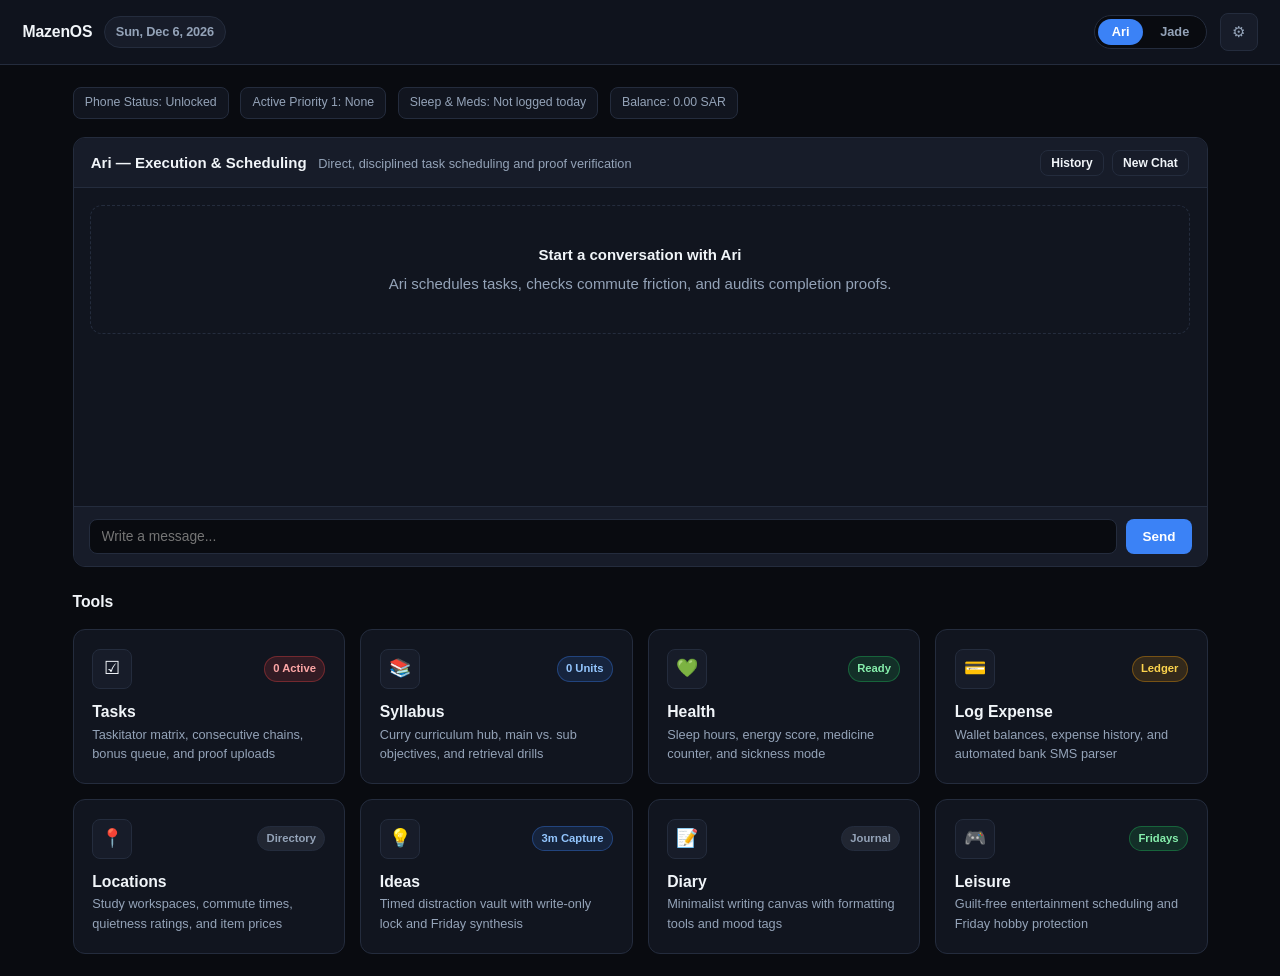
==== index.html @ 501fe627 "Add files via upload" ====
<!DOCTYPE html>
<html lang="en">
<head>
  <meta charset="UTF-8">
  <meta name="viewport" content="width=device-width, initial-scale=1.0">
  <title>MazenOS — Dashboard</title>
  <link rel="stylesheet" href="shared.css">
  <style>
    .chat-shell {
      display: flex;
      flex-direction: column;
      height: 430px;
      background: var(--bg-surface);
      border: 1px solid var(--border-subtle);
      border-radius: var(--radius-md);
      overflow: hidden;
      margin-bottom: 1.5rem;
    }
    .chat-toolbar {
      display: flex;
      align-items: center;
      justify-content: space-between;
      padding: 0.75rem 1.15rem;
      background: var(--bg-elevated);
      border-bottom: 1px solid var(--border-subtle);
    }
    .agent-toggle {
      display: inline-flex;
      background: var(--bg-primary);
      border: 1px solid var(--border-subtle);
      border-radius: 999px;
      padding: 0.2rem;
      gap: 0.25rem;
    }
    .agent-btn {
      border: none;
      background: transparent;
      color: var(--text-secondary);
      padding: 0.35rem 0.9rem;
      border-radius: 999px;
      font-size: 0.85rem;
      font-weight: 600;
      cursor: pointer;
    }
    .agent-btn.active-ari {
      background: var(--accent-ari);
      color: #fff;
    }
    .agent-btn.active-jade {
      background: var(--accent-jade);
      color: #052e16;
    }
    .chat-body-wrap {
      display: flex;
      flex: 1;
      overflow: hidden;
      position: relative;
    }
    .history-drawer {
      width: 250px;
      border-right: 1px solid var(--border-subtle);
      background: var(--bg-primary);
      padding: 0.85rem;
      overflow-y: auto;
      display: none;
    }
    .history-drawer.open {
      display: block;
    }
    .chat-stream {
      flex: 1;
      padding: 1.1rem;
      overflow-y: auto;
      display: flex;
      flex-direction: column;
      gap: 0.75rem;
    }
    .msg-bubble {
      max-width: 78%;
      padding: 0.7rem 0.95rem;
      border-radius: var(--radius-md);
      font-size: 0.92rem;
      line-height: 1.5;
    }
    .msg-user {
      align-self: flex-end;
      background: var(--bg-elevated);
      border: 1px solid var(--border-subtle);
    }
    .msg-ari {
      align-self: flex-start;
      background: var(--accent-ari-soft);
      border: 1px solid rgba(59, 130, 246, 0.35);
    }
    .msg-jade {
      align-self: flex-start;
      background: var(--accent-jade-soft);
      border: 1px solid rgba(16, 185, 129, 0.35);
    }
    .chat-input-bar {
      display: flex;
      gap: 0.65rem;
      padding: 0.8rem 1rem;
      border-top: 1px solid var(--border-subtle);
      background: var(--bg-elevated);
    }
    .status-strip {
      display: flex;
      flex-wrap: wrap;
      gap: 0.75rem;
      margin-bottom: 1.25rem;
    }
    .status-pill {
      font-size: 0.82rem;
      padding: 0.35rem 0.75rem;
      border-radius: var(--radius-sm);
      background: var(--bg-surface);
      border: 1px solid var(--border-subtle);
      color: var(--text-secondary);
    }
  </style>
</head>
<body>
  <div id="hydrationBanner" class="hydration-banner">
    <span><strong>Health Reminder:</strong> You have logged over 2.5 hours of continuous work. Drink water and step away for a short meal break.</span>
    <button type="button" class="btn btn-sm btn-secondary" id="dismissHydrationBtn">Dismiss</button>
  </div>

  <header class="os-header">
    <div class="os-brand">
      <span>MazenOS</span>
      <span id="currentDateDisplay" class="os-date-pill">Loading date...</span>
    </div>
    <div class="os-header-meta">
      <div class="agent-toggle" role="group" aria-label="Switch Assistant">
        <button type="button" id="switchAriBtn" class="agent-btn active-ari">Ari</button>
        <button type="button" id="switchJadeBtn" class="agent-btn">Jade</button>
      </div>
      <a href="settings.html?from=dashboard" class="gear-link" title="Settings" aria-label="Settings">&#9881;</a>
    </div>
  </header>

  <main class="os-container">
    <div class="status-strip" id="statusStrip">
      <div class="status-pill" id="statusLockPill">Phone Status: Unlocked</div>
      <div class="status-pill" id="statusP1Pill">Active Priority 1: None</div>
      <div class="status-pill" id="statusHealthPill">Sleep &amp; Meds: Not logged today</div>
      <div class="status-pill" id="statusBudgetPill">Balance: 0.00 SAR</div>
    </div>

    <!-- Top Half: Chat Interface -->
    <section class="chat-shell" aria-label="Chat">
      <div class="chat-toolbar">
        <div>
          <strong id="activeAgentTitle">Ari — Execution &amp; Scheduling</strong>
          <span class="card-subtitle" id="activeAgentSubtitle" style="margin-left:0.5rem;">Direct, disciplined task scheduling and proof verification</span>
        </div>
        <div style="display:flex;gap:0.5rem;">
          <button type="button" class="btn btn-sm btn-secondary" id="toggleHistoryBtn">History</button>
          <button type="button" class="btn btn-sm btn-secondary" id="newChatSessionBtn">New Chat</button>
        </div>
      </div>

      <div class="chat-body-wrap">
        <aside class="history-drawer" id="historyDrawer">
          <div style="font-size:0.82rem;font-weight:600;color:var(--text-secondary);margin-bottom:0.6rem;">Saved Conversations</div>
          <div id="historySessionList" style="display:flex;flex-direction:column;gap:0.4rem;"></div>
        </aside>

        <div class="chat-stream" id="chatStream">
          <div class="empty-state" id="chatEmptyState">
            <h3>Start a conversation</h3>
            <p>Ask Ari to schedule your tasks and verify proofs, or switch to Jade for reflection and diary debriefs.</p>
          </div>
        </div>
      </div>

      <form class="chat-input-bar" id="chatForm">
        <input type="text" id="chatInput" placeholder="Write a message..." autocomplete="off" required>
        <button type="submit" class="btn btn-primary" id="sendChatBtn">Send</button>
      </form>
    </section>

    <!-- Bottom Half: Standalone Tool Cards -->
    <section aria-label="Tools">
      <div class="card-header">
        <h2 class="card-title">Tools</h2>
      </div>
      <div class="tool-grid">
        <a href="taskitator.html" class="tool-card">
          <div class="tool-card-top">
            <span class="tool-icon">&#9745;</span>
            <span class="badge badge-p1" id="cardTaskCount">0 Active</span>
          </div>
          <div>
            <div class="card-title">Tasks</div>
            <div class="card-subtitle">Taskitator matrix, consecutive chains, bonus queue, and proof uploads</div>
          </div>
        </a>

        <a href="curry.html" class="tool-card">
          <div class="tool-card-top">
            <span class="tool-icon">&#128218;</span>
            <span class="badge badge-p3" id="cardCurryCount">0 Units</span>
          </div>
          <div>
            <div class="card-title">Syllabus</div>
            <div class="card-subtitle">Curry curriculum hub, main vs. sub objectives, and retrieval drills</div>
          </div>
        </a>

        <a href="health.html" class="tool-card">
          <div class="tool-card-top">
            <span class="tool-icon">&#128154;</span>
            <span class="badge badge-success" id="cardHealthStatus">Ready</span>
          </div>
          <div>
            <div class="card-title">Health</div>
            <div class="card-subtitle">Sleep hours, energy score, medicine counter, and sickness mode</div>
          </div>
        </a>

        <a href="budget.html" class="tool-card">
          <div class="tool-card-top">
            <span class="tool-icon">&#128179;</span>
            <span class="badge badge-p2" id="cardBudgetLabel">Ledger</span>
          </div>
          <div>
            <div class="card-title">Log Expense</div>
            <div class="card-subtitle">Wallet balances, expense history, and automated bank SMS parser</div>
          </div>
        </a>

        <a href="locations.html" class="tool-card">
          <div class="tool-card-top">
            <span class="tool-icon">&#128205;</span>
            <span class="badge badge-p4">Directory</span>
          </div>
          <div>
            <div class="card-title">Locations</div>
            <div class="card-subtitle">Study workspaces, commute times, quietness ratings, and item prices</div>
          </div>
        </a>

        <a href="ideas.html" class="tool-card">
          <div class="tool-card-top">
            <span class="tool-icon">&#128161;</span>
            <span class="badge badge-p3">3m Capture</span>
          </div>
          <div>
            <div class="card-title">Ideas</div>
            <div class="card-subtitle">Timed distraction vault with write-only lock and Friday synthesis</div>
          </div>
        </a>

        <a href="diary.html" class="tool-card">
          <div class="tool-card-top">
            <span class="tool-icon">&#128221;</span>
            <span class="badge badge-p4">Journal</span>
          </div>
          <div>
            <div class="card-title">Diary</div>
            <div class="card-subtitle">Minimalist writing canvas with formatting tools and mood tags</div>
          </div>
        </a>

        <a href="leisure.html" class="tool-card">
          <div class="tool-card-top">
            <span class="tool-icon">&#127918;</span>
            <span class="badge badge-success">Fridays</span>
          </div>
          <div>
            <div class="card-title">Leisure</div>
            <div class="card-subtitle">Guilt-free entertainment scheduling and Friday hobby protection</div>
          </div>
        </a>
      </div>
    </section>
  </main>

  <!-- Rate-Limit Provider Switch Popup -->
  <div class="modal-backdrop" id="rateLimitModal">
    <div class="modal-sheet">
      <div class="card-header">
        <h3 class="card-title">Provider Rate Limit Reached</h3>
      </div>
      <p class="card-subtitle" style="margin-bottom:1.25rem;" id="rateLimitMessage">
        The current AI provider pool is temporarily rate-limited. Would you like to switch providers for this request?
      </p>
      <div style="display:flex;justify-content:flex-end;gap:0.75rem;">
        <button type="button" class="btn btn-secondary" id="cancelSwitchProviderBtn">Cancel</button>
        <button type="button" class="btn btn-primary" id="confirmSwitchProviderBtn">Switch Provider &amp; Retry</button>
      </div>
    </div>
  </div>

  <script type="module" src="dashboard.js"></script>
</body>
</html>
---- shared.css ----
/* MazenOS Shared Stylesheet (shared.css)
 * High-contrast, clean dark-mode typography, components, and responsive grid layouts.
 */

:root {
  --bg-primary: #090b10;
  --bg-surface: #11151f;
  --bg-elevated: #171c29;
  --bg-hover: #1e2536;
  --border-subtle: #242c3d;
  --border-focus: #4f8cff;
  --text-primary: #f1f5f9;
  --text-secondary: #94a3b8;
  --text-muted: #64748b;
  --accent-ari: #3b82f6;
  --accent-ari-soft: rgba(59, 130, 246, 0.14);
  --accent-jade: #10b981;
  --accent-jade-soft: rgba(16, 185, 129, 0.14);
  --danger: #ef4444;
  --danger-soft: rgba(239, 68, 68, 0.15);
  --warning: #f59e0b;
  --warning-soft: rgba(245, 158, 11, 0.15);
  --success: #22c55e;
  --success-soft: rgba(34, 197, 94, 0.15);
  --purple: #a855f7;
  --radius-sm: 8px;
  --radius-md: 12px;
  --radius-lg: 16px;
  --shadow-lg: 0 16px 40px rgba(0, 0, 0, 0.45);
  --font-sans: 'Inter', -apple-system, BlinkMacSystemFont, 'Segoe UI', Roboto, sans-serif;
  --font-mono: 'JetBrains Mono', ui-monospace, SFMono-Regular, Menlo, monospace;
}

*, *::before, *::after {
  box-sizing: border-box;
  margin: 0;
  padding: 0;
}

html, body {
  background-color: var(--bg-primary);
  color: var(--text-primary);
  font-family: var(--font-sans);
  font-size: 15px;
  line-height: 1.55;
  -webkit-font-smoothing: antialiased;
  min-height: 100vh;
}

a {
  color: inherit;
  text-decoration: none;
}

/* Header & Navigation Bar */
.os-header {
  position: sticky;
  top: 0;
  z-index: 40;
  display: flex;
  align-items: center;
  justify-content: space-between;
  gap: 1rem;
  padding: 0.85rem 1.5rem;
  background: rgba(17, 21, 31, 0.92);
  backdrop-filter: blur(12px);
  border-bottom: 1px solid var(--border-subtle);
}

.os-brand {
  display: flex;
  align-items: center;
  gap: 0.75rem;
  font-weight: 700;
  font-size: 1.05rem;
  letter-spacing: -0.01em;
}

.os-back-link {
  display: inline-flex;
  align-items: center;
  gap: 0.4rem;
  padding: 0.4rem 0.75rem;
  background: var(--bg-elevated);
  border: 1px solid var(--border-subtle);
  border-radius: var(--radius-sm);
  font-size: 0.85rem;
  font-weight: 500;
  color: var(--text-secondary);
  transition: all 0.15s ease;
}

.os-back-link:hover {
  color: var(--text-primary);
  border-color: var(--border-focus);
  background: var(--bg-hover);
}

.os-header-meta {
  display: flex;
  align-items: center;
  gap: 0.85rem;
}

.os-date-pill {
  font-size: 0.85rem;
  color: var(--text-secondary);
  background: var(--bg-elevated);
  padding: 0.35rem 0.75rem;
  border-radius: 999px;
  border: 1px solid var(--border-subtle);
}

.gear-link {
  display: inline-flex;
  align-items: center;
  justify-content: center;
  width: 38px;
  height: 38px;
  border-radius: var(--radius-sm);
  background: var(--bg-elevated);
  border: 1px solid var(--border-subtle);
  color: var(--text-secondary);
  cursor: pointer;
  transition: all 0.15s ease;
}

.gear-link:hover {
  color: var(--text-primary);
  border-color: var(--border-focus);
  background: var(--bg-hover);
}

/* AI Mom Continuous Work Alert Banner */
.hydration-banner {
  display: none;
  align-items: center;
  justify-content: space-between;
  gap: 1rem;
  padding: 0.75rem 1.5rem;
  background: linear-gradient(90deg, rgba(16, 185, 129, 0.18), rgba(59, 130, 246, 0.18));
  border-bottom: 1px solid var(--accent-jade);
  color: var(--text-primary);
  font-size: 0.9rem;
}

.hydration-banner.active {
  display: flex;
}

/* Containers & Layout */
.os-container {
  max-width: 1180px;
  margin: 0 auto;
  padding: 1.5rem;
}

.os-split-layout {
  display: grid;
  grid-template-columns: 240px 1fr;
  gap: 1.5rem;
  max-width: 1240px;
  margin: 0 auto;
  padding: 1.5rem;
}

@media (max-width: 820px) {
  .os-split-layout {
    grid-template-columns: 1fr;
  }
}

/* Cards & Surfaces */
.card {
  background: var(--bg-surface);
  border: 1px solid var(--border-subtle);
  border-radius: var(--radius-md);
  padding: 1.25rem;
}

.card-header {
  display: flex;
  align-items: center;
  justify-content: space-between;
  gap: 0.75rem;
  margin-bottom: 1rem;
}

.card-title {
  font-size: 1.05rem;
  font-weight: 600;
  color: var(--text-primary);
}

.card-subtitle {
  font-size: 0.85rem;
  color: var(--text-secondary);
}

/* Grid Systems */
.tool-grid {
  display: grid;
  grid-template-columns: repeat(auto-fill, minmax(240px, 1fr));
  gap: 1rem;
}

.tool-card {
  display: flex;
  flex-direction: column;
  justify-content: space-between;
  gap: 0.75rem;
  padding: 1.25rem;
  background: var(--bg-surface);
  border: 1px solid var(--border-subtle);
  border-radius: var(--radius-md);
  transition: transform 0.15s ease, border-color 0.15s ease, background 0.15s ease;
  cursor: pointer;
}

.tool-card:hover {
  transform: translateY(-2px);
  border-color: var(--border-focus);
  background: var(--bg-elevated);
}

.tool-card-top {
  display: flex;
  align-items: center;
  justify-content: space-between;
}

.tool-icon {
  width: 40px;
  height: 40px;
  border-radius: var(--radius-sm);
  display: inline-flex;
  align-items: center;
  justify-content: center;
  font-size: 1.2rem;
  background: var(--bg-elevated);
  border: 1px solid var(--border-subtle);
}

/* Buttons */
.btn {
  display: inline-flex;
  align-items: center;
  justify-content: center;
  gap: 0.45rem;
  padding: 0.55rem 1rem;
  border-radius: var(--radius-sm);
  font-size: 0.9rem;
  font-weight: 600;
  border: 1px solid transparent;
  cursor: pointer;
  transition: all 0.15s ease;
  font-family: inherit;
}

.btn-primary {
  background: var(--accent-ari);
  color: #ffffff;
}

.btn-primary:hover {
  background: #2563eb;
}

.btn-jade {
  background: var(--accent-jade);
  color: #052e16;
}

.btn-jade:hover {
  background: #059669;
  color: #ffffff;
}

.btn-secondary {
  background: var(--bg-elevated);
  color: var(--text-primary);
  border-color: var(--border-subtle);
}

.btn-secondary:hover {
  background: var(--bg-hover);
  border-color: var(--border-focus);
}

.btn-danger {
  background: var(--danger-soft);
  color: #fca5a5;
  border-color: rgba(239, 68, 68, 0.35);
}

.btn-danger:hover {
  background: var(--danger);
  color: #ffffff;
}

.btn-sm {
  padding: 0.35rem 0.7rem;
  font-size: 0.8rem;
}

/* Forms & Inputs */
.form-group {
  display: flex;
  flex-direction: column;
  gap: 0.4rem;
  margin-bottom: 1rem;
}

.form-row {
  display: grid;
  grid-template-columns: repeat(auto-fit, minmax(180px, 1fr));
  gap: 1rem;
}

label {
  font-size: 0.84rem;
  font-weight: 500;
  color: var(--text-secondary);
}

input[type="text"],
input[type="number"],
input[type="password"],
input[type="url"],
input[type="date"],
input[type="datetime-local"],
select,
textarea {
  width: 100%;
  padding: 0.6rem 0.8rem;
  background: var(--bg-primary);
  border: 1px solid var(--border-subtle);
  border-radius: var(--radius-sm);
  color: var(--text-primary);
  font-family: inherit;
  font-size: 0.92rem;
  transition: border-color 0.15s ease;
}

input:focus,
select:focus,
textarea:focus {
  outline: none;
  border-color: var(--border-focus);
}

/* Badges & Priority Pills */
.badge {
  display: inline-flex;
  align-items: center;
  gap: 0.3rem;
  padding: 0.2rem 0.55rem;
  border-radius: 999px;
  font-size: 0.75rem;
  font-weight: 600;
}

.badge-p1 { background: var(--danger-soft); color: #fca5a5; border: 1px solid rgba(239, 68, 68, 0.35); }
.badge-p2 { background: var(--warning-soft); color: #fcd34d; border: 1px solid rgba(245, 158, 11, 0.35); }
.badge-p3 { background: var(--accent-ari-soft); color: #93c5fd; border: 1px solid rgba(59, 130, 246, 0.35); }
.badge-p4 { background: rgba(148, 163, 184, 0.12); color: var(--text-secondary); border: 1px solid var(--border-subtle); }
.badge-success { background: var(--success-soft); color: #86efac; border: 1px solid rgba(34, 197, 94, 0.35); }

/* Modals / Popup Sheets */
.modal-backdrop {
  position: fixed;
  inset: 0;
  z-index: 100;
  background: rgba(5, 7, 11, 0.76);
  backdrop-filter: blur(4px);
  display: none;
  align-items: center;
  justify-content: center;
  padding: 1rem;
}

.modal-backdrop.open {
  display: flex;
}

.modal-sheet {
  width: 100%;
  max-width: 560px;
  max-height: 90vh;
  overflow-y: auto;
  background: var(--bg-surface);
  border: 1px solid var(--border-subtle);
  border-radius: var(--radius-lg);
  padding: 1.5rem;
  box-shadow: var(--shadow-lg);
}

/* Empty States */
.empty-state {
  text-align: center;
  padding: 2.5rem 1.25rem;
  color: var(--text-secondary);
  border: 1px dashed var(--border-subtle);
  border-radius: var(--radius-md);
}

.empty-state h3 {
  color: var(--text-primary);
  font-size: 1rem;
  margin-bottom: 0.35rem;
}

/* Toast Notification */
.toast-container {
  position: fixed;
  bottom: 1.25rem;
  right: 1.25rem;
  z-index: 150;
  display: flex;
  flex-direction: column;
  gap: 0.5rem;
}

.toast {
  background: var(--bg-elevated);
  border: 1px solid var(--border-focus);
  color: var(--text-primary);
  padding: 0.7rem 1rem;
  border-radius: var(--radius-sm);
  box-shadow: var(--shadow-lg);
  font-size: 0.88rem;
}
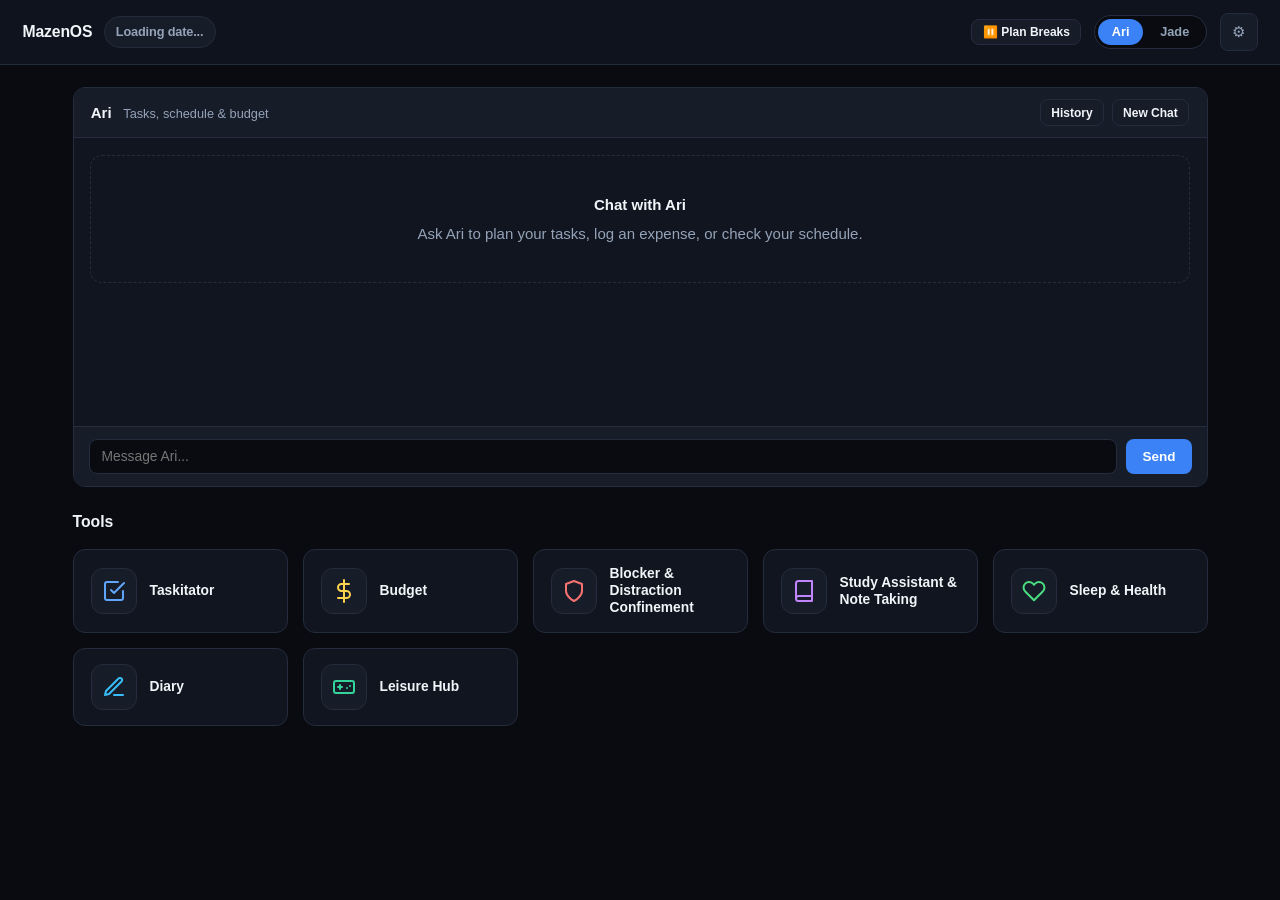
==== commit 0bc09349: "Add files via upload" ====
--- a/index.html
+++ b/index.html
@@ -9,7 +9,7 @@
     .chat-shell {
       display: flex;
       flex-direction: column;
-      height: 430px;
+      height: 400px;
       background: var(--bg-surface);
       border: 1px solid var(--border-subtle);
       border-radius: var(--radius-md);
@@ -20,6 +20,8 @@
       display: flex;
       align-items: center;
       justify-content: space-between;
+      flex-wrap: wrap;
+      gap: 0.5rem;
       padding: 0.75rem 1.15rem;
       background: var(--bg-elevated);
       border-bottom: 1px solid var(--border-subtle);
@@ -57,7 +59,7 @@
       position: relative;
     }
     .history-drawer {
-      width: 250px;
+      width: 240px;
       border-right: 1px solid var(--border-subtle);
       background: var(--bg-primary);
       padding: 0.85rem;
@@ -104,25 +106,11 @@
       border-top: 1px solid var(--border-subtle);
       background: var(--bg-elevated);
     }
-    .status-strip {
-      display: flex;
-      flex-wrap: wrap;
-      gap: 0.75rem;
-      margin-bottom: 1.25rem;
-    }
-    .status-pill {
-      font-size: 0.82rem;
-      padding: 0.35rem 0.75rem;
-      border-radius: var(--radius-sm);
-      background: var(--bg-surface);
-      border: 1px solid var(--border-subtle);
-      color: var(--text-secondary);
-    }
   </style>
 </head>
 <body>
   <div id="hydrationBanner" class="hydration-banner">
-    <span><strong>Health Reminder:</strong> You have logged over 2.5 hours of continuous work. Drink water and step away for a short meal break.</span>
+    <span><strong>Break Reminder:</strong> You've been working for 2.5 hours straight. Drink some water and take a short break.</span>
     <button type="button" class="btn btn-sm btn-secondary" id="dismissHydrationBtn">Dismiss</button>
   </div>
 
@@ -132,6 +120,7 @@
       <span id="currentDateDisplay" class="os-date-pill">Loading date...</span>
     </div>
     <div class="os-header-meta">
+      <button type="button" class="btn btn-sm btn-secondary" id="osHeaderBreakPill" title="Daily Breaks (Shared with Taskitator)">⏸️ Plan Breaks</button>
       <div class="agent-toggle" role="group" aria-label="Switch Assistant">
         <button type="button" id="switchAriBtn" class="agent-btn active-ari">Ari</button>
         <button type="button" id="switchJadeBtn" class="agent-btn">Jade</button>
@@ -141,19 +130,12 @@
   </header>
 
   <main class="os-container">
-    <div class="status-strip" id="statusStrip">
-      <div class="status-pill" id="statusLockPill">Phone Status: Unlocked</div>
-      <div class="status-pill" id="statusP1Pill">Active Priority 1: None</div>
-      <div class="status-pill" id="statusHealthPill">Sleep &amp; Meds: Not logged today</div>
-      <div class="status-pill" id="statusBudgetPill">Balance: 0.00 SAR</div>
-    </div>
-
-    <!-- Top Half: Chat Interface -->
+    <!-- Chatbot UI -->
     <section class="chat-shell" aria-label="Chat">
       <div class="chat-toolbar">
         <div>
-          <strong id="activeAgentTitle">Ari — Execution &amp; Scheduling</strong>
-          <span class="card-subtitle" id="activeAgentSubtitle" style="margin-left:0.5rem;">Direct, disciplined task scheduling and proof verification</span>
+          <strong id="activeAgentTitle">Ari</strong>
+          <span class="card-subtitle" id="activeAgentSubtitle" style="margin-left:0.5rem;">Tasks, schedule &amp; budget</span>
         </div>
         <div style="display:flex;gap:0.5rem;">
           <button type="button" class="btn btn-sm btn-secondary" id="toggleHistoryBtn">History</button>
@@ -163,116 +145,84 @@
 
       <div class="chat-body-wrap">
         <aside class="history-drawer" id="historyDrawer">
-          <div style="font-size:0.82rem;font-weight:600;color:var(--text-secondary);margin-bottom:0.6rem;">Saved Conversations</div>
+          <div style="font-size:0.82rem;font-weight:600;color:var(--text-secondary);margin-bottom:0.6rem;">Saved Chats</div>
           <div id="historySessionList" style="display:flex;flex-direction:column;gap:0.4rem;"></div>
         </aside>
 
         <div class="chat-stream" id="chatStream">
           <div class="empty-state" id="chatEmptyState">
-            <h3>Start a conversation</h3>
-            <p>Ask Ari to schedule your tasks and verify proofs, or switch to Jade for reflection and diary debriefs.</p>
+            <h3>Chat with Ari</h3>
+            <p>Ask Ari to plan your tasks, log an expense, or check your schedule.</p>
           </div>
         </div>
       </div>
 
       <form class="chat-input-bar" id="chatForm">
-        <input type="text" id="chatInput" placeholder="Write a message..." autocomplete="off" required>
+        <input type="text" id="chatInput" placeholder="Message Ari..." autocomplete="off" required>
         <button type="submit" class="btn btn-primary" id="sendChatBtn">Send</button>
       </form>
     </section>
 
-    <!-- Bottom Half: Standalone Tool Cards -->
+    <!-- Main Tools Grid (Icons on Mobile, Icons & Titles on Tablet/Desktop, No Subtools) -->
     <section aria-label="Tools">
       <div class="card-header">
         <h2 class="card-title">Tools</h2>
       </div>
-      <div class="tool-grid">
-        <a href="taskitator.html" class="tool-card">
-          <div class="tool-card-top">
-            <span class="tool-icon">&#9745;</span>
-            <span class="badge badge-p1" id="cardTaskCount">0 Active</span>
-          </div>
-          <div>
-            <div class="card-title">Tasks</div>
-            <div class="card-subtitle">Taskitator matrix, consecutive chains, bonus queue, and proof uploads</div>
-          </div>
-        </a>
-
-        <a href="curry.html" class="tool-card">
-          <div class="tool-card-top">
-            <span class="tool-icon">&#128218;</span>
-            <span class="badge badge-p3" id="cardCurryCount">0 Units</span>
-          </div>
-          <div>
-            <div class="card-title">Syllabus</div>
-            <div class="card-subtitle">Curry curriculum hub, main vs. sub objectives, and retrieval drills</div>
-          </div>
-        </a>
-
-        <a href="health.html" class="tool-card">
-          <div class="tool-card-top">
-            <span class="tool-icon">&#128154;</span>
-            <span class="badge badge-success" id="cardHealthStatus">Ready</span>
-          </div>
-          <div>
-            <div class="card-title">Health</div>
-            <div class="card-subtitle">Sleep hours, energy score, medicine counter, and sickness mode</div>
-          </div>
-        </a>
-
-        <a href="budget.html" class="tool-card">
-          <div class="tool-card-top">
-            <span class="tool-icon">&#128179;</span>
-            <span class="badge badge-p2" id="cardBudgetLabel">Ledger</span>
-          </div>
-          <div>
-            <div class="card-title">Log Expense</div>
-            <div class="card-subtitle">Wallet balances, expense history, and automated bank SMS parser</div>
-          </div>
-        </a>
-
-        <a href="locations.html" class="tool-card">
-          <div class="tool-card-top">
-            <span class="tool-icon">&#128205;</span>
-            <span class="badge badge-p4">Directory</span>
-          </div>
-          <div>
-            <div class="card-title">Locations</div>
-            <div class="card-subtitle">Study workspaces, commute times, quietness ratings, and item prices</div>
-          </div>
-        </a>
-
-        <a href="ideas.html" class="tool-card">
-          <div class="tool-card-top">
-            <span class="tool-icon">&#128161;</span>
-            <span class="badge badge-p3">3m Capture</span>
-          </div>
-          <div>
-            <div class="card-title">Ideas</div>
-            <div class="card-subtitle">Timed distraction vault with write-only lock and Friday synthesis</div>
-          </div>
-        </a>
-
-        <a href="diary.html" class="tool-card">
-          <div class="tool-card-top">
-            <span class="tool-icon">&#128221;</span>
-            <span class="badge badge-p4">Journal</span>
-          </div>
-          <div>
-            <div class="card-title">Diary</div>
-            <div class="card-subtitle">Minimalist writing canvas with formatting tools and mood tags</div>
-          </div>
-        </a>
-
-        <a href="leisure.html" class="tool-card">
-          <div class="tool-card-top">
-            <span class="tool-icon">&#127918;</span>
-            <span class="badge badge-success">Fridays</span>
-          </div>
-          <div>
-            <div class="card-title">Leisure</div>
-            <div class="card-subtitle">Guilt-free entertainment scheduling and Friday hobby protection</div>
-          </div>
+      <div class="dashboard-tools-grid">
+        <!-- 1. Taskitator [Check_mark icon] -->
+        <a href="taskitator.html#today" class="dashboard-tool-tile" title="Taskitator" aria-label="Taskitator">
+          <span class="dashboard-tool-icon" style="color:#60a5fa;">
+            <svg viewBox="0 0 24 24"><polyline points="9 11 12 14 22 4"></polyline><path d="M21 12v7a2 2 0 0 1-2 2H5a2 2 0 0 1-2-2V5a2 2 0 0 1 2-2h11"></path></svg>
+          </span>
+          <span class="dashboard-tool-title">Taskitator</span>
+        </a>
+
+        <!-- 2. Budget [Dollar sign] -->
+        <a href="budget.html" class="dashboard-tool-tile" title="Budget" aria-label="Budget">
+          <span class="dashboard-tool-icon" style="color:#fcd34d;">
+            <svg viewBox="0 0 24 24"><line x1="12" y1="1" x2="12" y2="23"></line><path d="M17 5H9.5a3.5 3.5 0 0 0 0 7h5a3.5 3.5 0 0 1 0 7H6"></path></svg>
+          </span>
+          <span class="dashboard-tool-title">Budget</span>
+        </a>
+
+        <!-- 3. Blocker & Distraction Confinement [Shield icon] -->
+        <a href="blocker.html" class="dashboard-tool-tile" title="Blocker &amp; Distraction Confinement" aria-label="Blocker &amp; Distraction Confinement">
+          <span class="dashboard-tool-icon" style="color:#f87171;">
+            <svg viewBox="0 0 24 24"><path d="M12 22s8-4 8-10V5l-8-3-8 3v7c0 6 8 10 8 10z"></path></svg>
+          </span>
+          <span class="dashboard-tool-title">Blocker &amp; Distraction Confinement</span>
+        </a>
+
+        <!-- 4. Study assistant and note taking -->
+        <a href="curry.html" class="dashboard-tool-tile" title="Study Assistant &amp; Note Taking" aria-label="Study Assistant &amp; Note Taking">
+          <span class="dashboard-tool-icon" style="color:#c084fc;">
+            <svg viewBox="0 0 24 24"><path d="M4 19.5A2.5 2.5 0 0 1 6.5 17H20"></path><path d="M6.5 2H20v20H6.5A2.5 2.5 0 0 1 4 19.5v-15A2.5 2.5 0 0 1 6.5 2z"></path></svg>
+          </span>
+          <span class="dashboard-tool-title">Study Assistant &amp; Note Taking</span>
+        </a>
+
+        <!-- 5. Sleep & Health -->
+        <a href="health.html" class="dashboard-tool-tile" title="Sleep &amp; Health" aria-label="Sleep &amp; Health">
+          <span class="dashboard-tool-icon" style="color:#4ade80;">
+            <svg viewBox="0 0 24 24"><path d="M20.84 4.61a5.5 5.5 0 0 0-7.78 0L12 5.67l-1.06-1.06a5.5 5.5 0 0 0-7.78 7.78l1.06 1.06L12 21.23l7.78-7.78 1.06-1.06a5.5 5.5 0 0 0 0-7.78z"></path></svg>
+          </span>
+          <span class="dashboard-tool-title">Sleep &amp; Health</span>
+        </a>
+
+        <!-- 6. Diary -->
+        <a href="diary.html" class="dashboard-tool-tile" title="Diary" aria-label="Diary">
+          <span class="dashboard-tool-icon" style="color:#38bdf8;">
+            <svg viewBox="0 0 24 24"><path d="M12 20h9"></path><path d="M16.5 3.5a2.121 2.121 0 0 1 3 3L7 19l-4 1 1-4L16.5 3.5z"></path></svg>
+          </span>
+          <span class="dashboard-tool-title">Diary</span>
+        </a>
+
+        <!-- 7. Leisure Hub -->
+        <a href="leisure.html" class="dashboard-tool-tile" title="Leisure Hub" aria-label="Leisure Hub">
+          <span class="dashboard-tool-icon" style="color:#34d399;">
+            <svg viewBox="0 0 24 24"><line x1="6" y1="12" x2="10" y2="12"></line><line x1="8" y1="10" x2="8" y2="14"></line><line x1="15" y1="13" x2="15.01" y2="13"></line><line x1="18" y1="11" x2="18.01" y2="11"></line><rect x="2" y="6" width="20" height="12" rx="2"></rect></svg>
+          </span>
+          <span class="dashboard-tool-title">Leisure Hub</span>
         </a>
       </div>
     </section>
@@ -285,11 +235,11 @@
         <h3 class="card-title">Provider Rate Limit Reached</h3>
       </div>
       <p class="card-subtitle" style="margin-bottom:1.25rem;" id="rateLimitMessage">
-        The current AI provider pool is temporarily rate-limited. Would you like to switch providers for this request?
+        The current AI provider is temporarily rate-limited. Switch to the backup provider for this message?
       </p>
       <div style="display:flex;justify-content:flex-end;gap:0.75rem;">
         <button type="button" class="btn btn-secondary" id="cancelSwitchProviderBtn">Cancel</button>
-        <button type="button" class="btn btn-primary" id="confirmSwitchProviderBtn">Switch Provider &amp; Retry</button>
+        <button type="button" class="btn btn-primary" id="confirmSwitchProviderBtn">Switch &amp; Retry</button>
       </div>
     </div>
   </div>
--- a/shared.css
+++ b/shared.css
@@ -430,3 +430,102 @@
   box-shadow: var(--shadow-lg);
   font-size: 0.88rem;
 }
+
+
+/* Dashboard Responsive Tool Grid: Icons-only on Mobile, Icons + Titles on Tablet/Desktop */
+.dashboard-tools-grid {
+  display: grid;
+  grid-template-columns: repeat(4, 1fr);
+  gap: 0.75rem;
+}
+
+.dashboard-tool-tile {
+  display: flex;
+  flex-direction: column;
+  align-items: center;
+  justify-content: center;
+  gap: 0.55rem;
+  padding: 0.9rem 0.5rem;
+  aspect-ratio: 1 / 1;
+  background: var(--bg-surface);
+  border: 1px solid var(--border-subtle);
+  border-radius: var(--radius-md);
+  transition: transform 0.15s ease, border-color 0.15s ease, background 0.15s ease;
+  cursor: pointer;
+  text-align: center;
+  user-select: none;
+}
+
+.dashboard-tool-tile:hover {
+  transform: translateY(-2px);
+  border-color: var(--border-focus);
+  background: var(--bg-elevated);
+}
+
+.dashboard-tool-tile:active {
+  transform: scale(0.96);
+}
+
+.dashboard-tool-icon {
+  width: 46px;
+  height: 46px;
+  border-radius: 12px;
+  display: inline-flex;
+  align-items: center;
+  justify-content: center;
+  font-size: 1.45rem;
+  background: var(--bg-elevated);
+  border: 1px solid var(--border-subtle);
+  color: var(--text-primary);
+  flex-shrink: 0;
+}
+
+.dashboard-tool-icon svg {
+  width: 24px;
+  height: 24px;
+  stroke: currentColor;
+  stroke-width: 2;
+  fill: none;
+  stroke-linecap: round;
+  stroke-linejoin: round;
+}
+
+.dashboard-tool-title {
+  display: none;
+  font-size: 0.92rem;
+  font-weight: 600;
+  color: var(--text-primary);
+  line-height: 1.25;
+}
+
+@media (min-width: 640px) {
+  .dashboard-tools-grid {
+    grid-template-columns: repeat(auto-fill, minmax(190px, 1fr));
+    gap: 1rem;
+  }
+  .dashboard-tool-tile {
+    flex-direction: row;
+    justify-content: flex-start;
+    aspect-ratio: auto;
+    padding: 1rem 1.15rem;
+    text-align: left;
+    gap: 0.85rem;
+  }
+  .dashboard-tool-title {
+    display: block;
+  }
+}
+
+.token-box-row {
+  display: flex;
+  gap: 0.5rem;
+  align-items: center;
+}
+
+.token-box-row input[readonly] {
+  font-family: var(--font-mono);
+  font-size: 0.86rem;
+  background: var(--bg-elevated);
+  color: #93c5fd;
+  cursor: text;
+}
